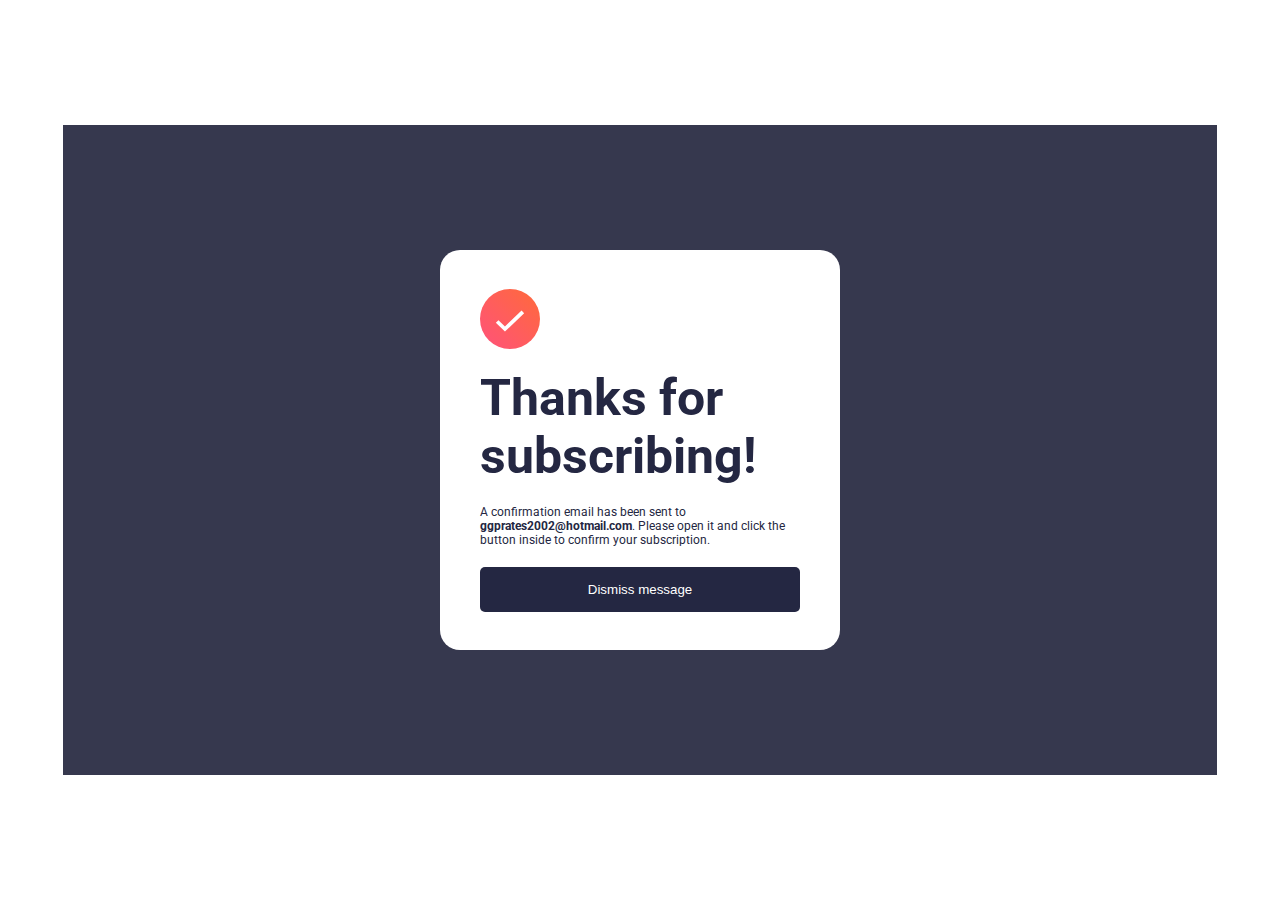
==== success.html @ 54b644e9 "challenger 01 frontendMentor" ====
<!DOCTYPE html>
<html lang="pt-BR">
<head>
  <meta charset="UTF-8">
  <meta name="viewport" content="width=device-width, initial-scale=1.0">

  <link rel="icon" type="image/png" sizes="32x32" href="./assets/images/favicon-32x32.png">
  <link rel="stylesheet" href="assets/style/style.css">

  <link rel="preconnect" href="https://fonts.googleapis.com">
  <link rel="preconnect" href="https://fonts.gstatic.com" crossorigin>
  <link href="https://fonts.googleapis.com/css2?family=Roboto:wght@400;700&display=swap" rel="stylesheet">
  
  <title>Frontend Mentor | Newsletter sign-up form with success message</title>

</head>
<body>
  <div class="container">
    <div class="success-content">
      
      <div class="content-text">
        <img src="assets/images/icon-success.svg" alt="icon-success" width="60px">
        <h1>Thanks for subscribing!</h1>
        <p>A confirmation email has been sent to <b><span>ggprates2002@hotmail.com</span></b>. 
          Please open it and click the button inside to confirm your subscription.</p>
        <button onclick="window.location.href = 'index.html'" type="button">Dismiss message</button>
      </div>
    </div>
  </div>
</body>
<script src="assets/js/main.js"></script>
</html>

  <!-- ---------------------------------------------------------------------------------------------------------------------- -->

  <!-- Success message start -->

  <!-- Thanks for subscribing!

  A confirmation email has been sent to ash@loremcompany.com. 
  Please open it and click the button inside to confirm your subscription.

  Dismiss message -->

  <!-- Success message end -->
  <!-- ---------------------------------------------------------------------------------------------------------------------- -->
  <!-- <div class="attribution">
    Challenge by <a href="https://www.frontendmentor.io?ref=challenge" target="_blank">Frontend Mentor</a>. 
    Coded by <a href="#">Your Name Here</a>.
  </div> -->
---- assets/style/style.css ----
* {
    margin: 0;
    padding: 0;
    box-sizing: border-box;
    list-style: none;
}

body {
    height: 100vh;
    background: url(https://www.frontendmentor.io/static/images/bg-solution.png) no-repeat;
    background-position: center;
    background-size: cover;
    display: flex;
    justify-content: center;
    align-items: center;
}

p {
    font-size: 16px;
}

h1 {
    font-size: 50px;
}

label {
    font-size: 12px;
}

h1, p, label {
    font-family: 'Roboto', sans-serif;
    color: hsl(234, 29%, 20%);
}

.container {
    background-color: hsl(235, 18%, 26%);
    margin: 62.6px;
    width: 1440px;
    height: 650px;
    display: flex;
    justify-content: center;
    align-items: center;
}

.main-content {
    background-color: hsl(0, 0%, 100%);
    max-height: 100%;
    width: 800px;
    height: 500px;
    border-radius: 20px;
    padding: 20px 20px 20px 60px;
    display: grid;
    grid-template-columns: 1fr 1fr;
    justify-items: stretch;
    position: relative;
}

.image {
    height: 460px;
    margin: 0 auto;
    padding-left: 50px;
}

.content-text {
    display: flex;
    flex-direction: column;
    justify-content: center;
    align-items: stretch;
    gap: 30px;
    width: 320px;
}

.itens-list li {
    display: flex;
    gap: 10px;
    padding-bottom: 10px;
    align-items: center;
}

.mail {
    display: flex;
    flex-direction: column;
}

#sub-email {
    height: 45px;
    width: 100%;
    padding: 5px;
    margin-top: 7px;
    border-style: solid;
    border-radius: 5px;
    border-color: hsl(231, 7%, 60%);
    color: hsl(234, 29%, 20%);
}

button {
    height: 45px;
    width: 100%;
    cursor: pointer;
    border: none;
    border-radius: 5px;
    color: hsl(0, 0%, 100%);
    background-color: hsl(234, 29%, 20%);
}

button:hover {
    background: linear-gradient(to right, hsl(350, 100%, 59%), hsl(4, 100%, 67%)100%);
    font-family: 'Roboto', sans-serif;
    box-shadow: 2px 4px 10px 2px hsla(4, 100%, 67%, 0.593);
}

/* ---------- layout success-active ---------- */

.success-content {
    background-color: hsl(0, 0%, 100%);
    max-height: 100%;
    width: 400px;
    height: 400px;
    border-radius: 20px;
    padding: 40px;
    display: flex;
    justify-items: center;
    align-items: center;
}

.success-content .content-text {
    gap: 20px;
}

.success-content p {
    font-size: 12px;
}

/* ---------- layout error-states ---------- */

.error-content {
    display: flex;
    justify-content: space-between;
    align-items: center;
}

.error-content span {
    color: hsl(4, 100%, 67%);
    font-size: 12px;
}

.error-email {
    border-color: hsl(4, 100%, 77%);
    color: hsl(4, 100%, 67%);
    background-color: hsl(4, 100%, 94%);
}
/* # Front-end Style Guide

## Layout

The designs were created to the following widths:

- Mobile: 375px
- Desktop: 1440px

## Colors

### Primary

- Tomato: hsl(4, 100%, 67%)

### Neutral

- Dark Slate Grey: hsl(234, 29%, 20%)
- Charcoal Grey: hsl(235, 18%, 26%)
- Grey: hsl(231, 7%, 60%)
- White: hsl(0, 0%, 100%)
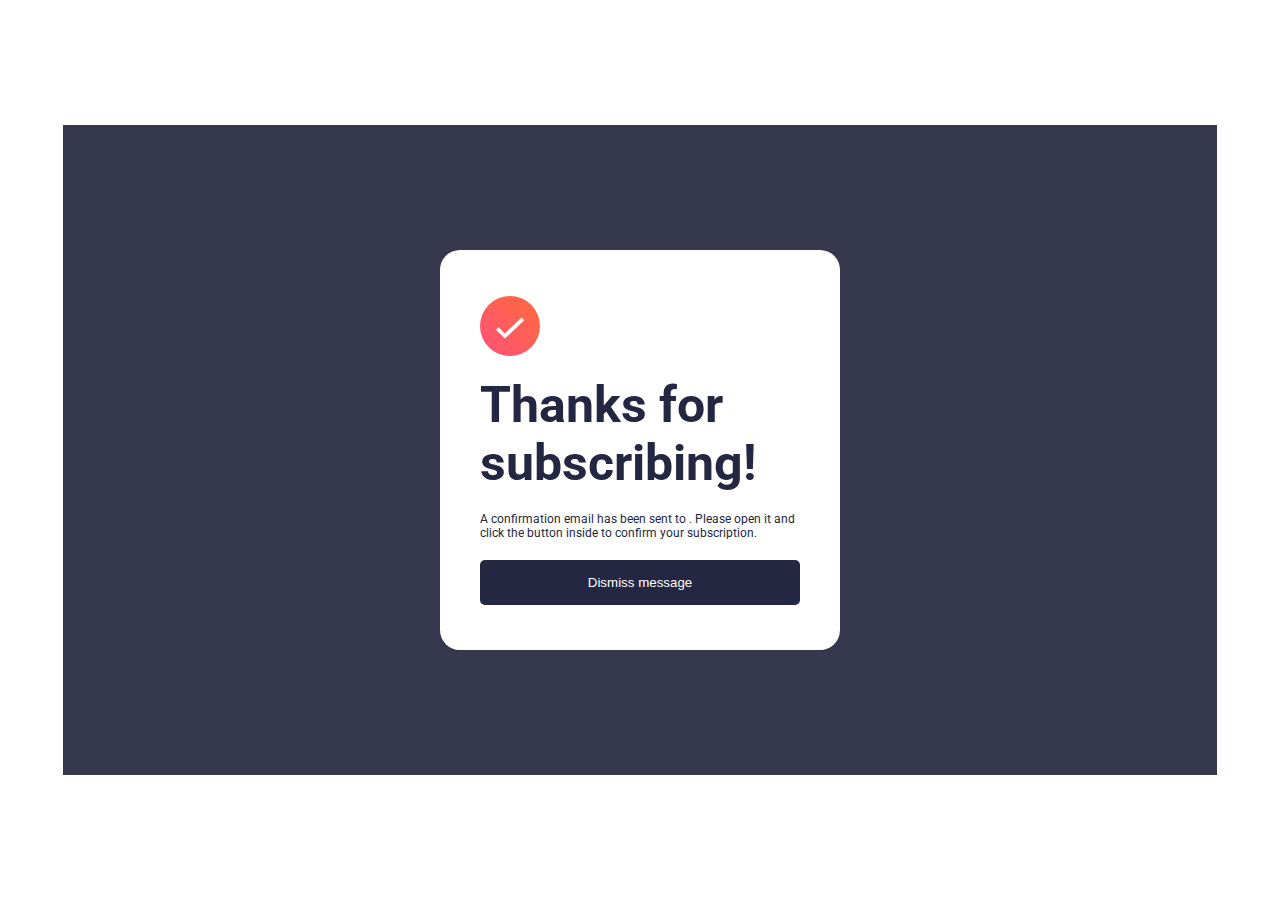
==== commit e45c4587: "challenger 01 frontendMentor" ====
--- a/success.html
+++ b/success.html
@@ -21,7 +21,7 @@
       <div class="content-text">
         <img src="assets/images/icon-success.svg" alt="icon-success" width="60px">
         <h1>Thanks for subscribing!</h1>
-        <p>A confirmation email has been sent to <b><span>ggprates2002@hotmail.com</span></b>. 
+        <p>A confirmation email has been sent to <b></b>. 
           Please open it and click the button inside to confirm your subscription.</p>
         <button onclick="window.location.href = 'index.html'" type="button">Dismiss message</button>
       </div>
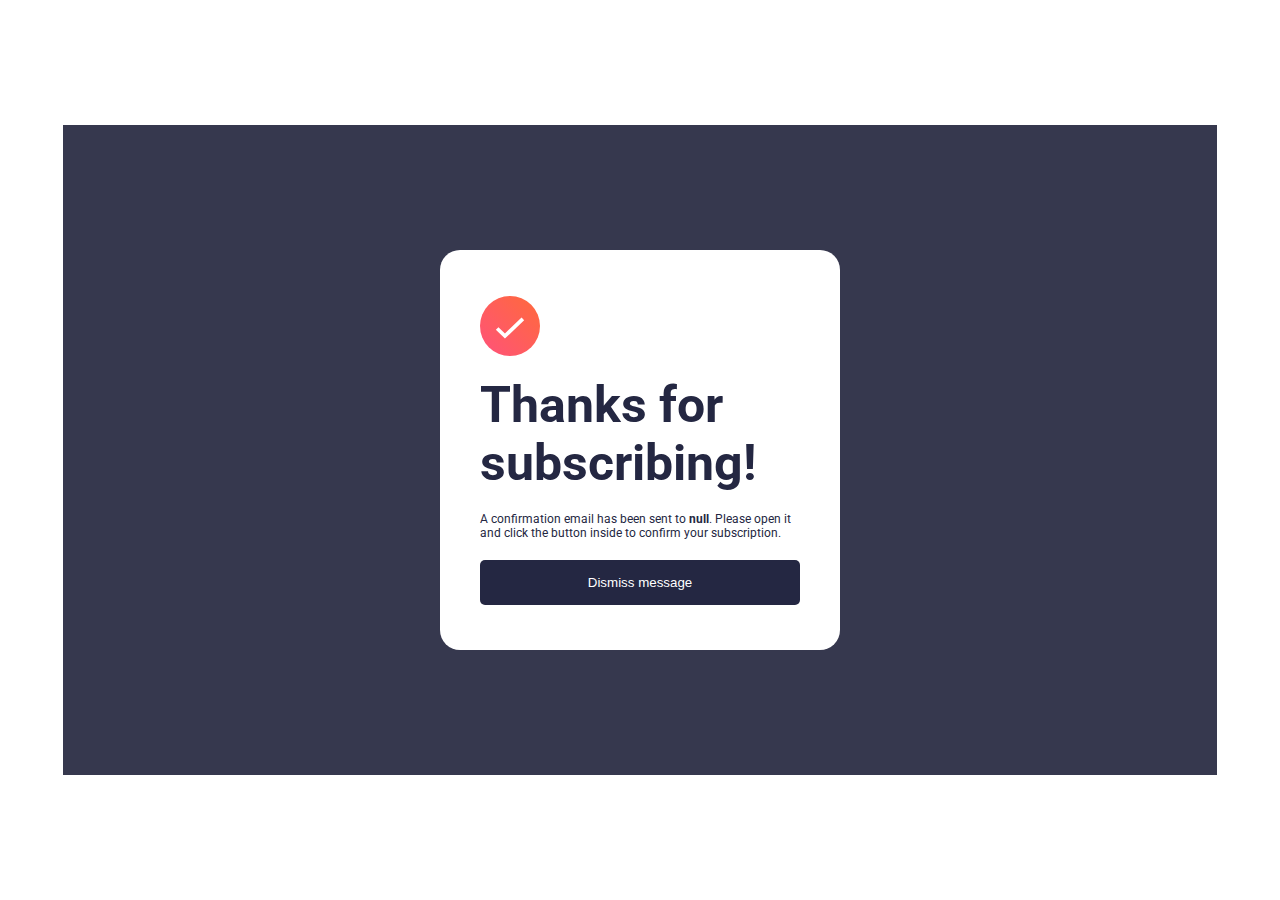
==== commit 57fa91cb: "challenger 01 frontendMentor" ====
--- a/success.html
+++ b/success.html
@@ -1,50 +1,40 @@
 <!DOCTYPE html>
 <html lang="pt-BR">
+
 <head>
   <meta charset="UTF-8">
   <meta name="viewport" content="width=device-width, initial-scale=1.0">
 
   <link rel="icon" type="image/png" sizes="32x32" href="./assets/images/favicon-32x32.png">
   <link rel="stylesheet" href="assets/style/style.css">
+  <link rel="stylesheet" href="assets/style/responsive-success.css">
 
   <link rel="preconnect" href="https://fonts.googleapis.com">
   <link rel="preconnect" href="https://fonts.gstatic.com" crossorigin>
   <link href="https://fonts.googleapis.com/css2?family=Roboto:wght@400;700&display=swap" rel="stylesheet">
-  
+
   <title>Frontend Mentor | Newsletter sign-up form with success message</title>
 
 </head>
-<body>
+
+<body onload="page2()">
   <div class="container">
     <div class="success-content">
-      
+
       <div class="content-text">
         <img src="assets/images/icon-success.svg" alt="icon-success" width="60px">
         <h1>Thanks for subscribing!</h1>
-        <p>A confirmation email has been sent to <b></b>. 
-          Please open it and click the button inside to confirm your subscription.</p>
+        <p class="text"></p>
         <button onclick="window.location.href = 'index.html'" type="button">Dismiss message</button>
       </div>
     </div>
   </div>
 </body>
 <script src="assets/js/main.js"></script>
+
 </html>
 
-  <!-- ---------------------------------------------------------------------------------------------------------------------- -->
-
-  <!-- Success message start -->
-
-  <!-- Thanks for subscribing!
-
-  A confirmation email has been sent to ash@loremcompany.com. 
-  Please open it and click the button inside to confirm your subscription.
-
-  Dismiss message -->
-
-  <!-- Success message end -->
-  <!-- ---------------------------------------------------------------------------------------------------------------------- -->
-  <!-- <div class="attribution">
+<!-- <div class="attribution">
     Challenge by <a href="https://www.frontendmentor.io?ref=challenge" target="_blank">Frontend Mentor</a>. 
     Coded by <a href="#">Your Name Here</a>.
   </div> -->--- a/assets/style/style.css
+++ b/assets/style/style.css
@@ -25,9 +25,12 @@
 
 label {
     font-size: 12px;
+    font-weight: bold;
 }
 
-h1, p, label {
+h1,
+p,
+label {
     font-family: 'Roboto', sans-serif;
     color: hsl(234, 29%, 20%);
 }
@@ -82,7 +85,7 @@
     flex-direction: column;
 }
 
-#sub-email {
+.sub-email {
     height: 45px;
     width: 100%;
     padding: 5px;
@@ -149,6 +152,7 @@
     color: hsl(4, 100%, 67%);
     background-color: hsl(4, 100%, 94%);
 }
+
 /* # Front-end Style Guide
 
 ## Layout
@@ -169,4 +173,4 @@
 - Dark Slate Grey: hsl(234, 29%, 20%)
 - Charcoal Grey: hsl(235, 18%, 26%)
 - Grey: hsl(231, 7%, 60%)
-- White: hsl(0, 0%, 100%)
+- White: hsl(0, 0%, 100%)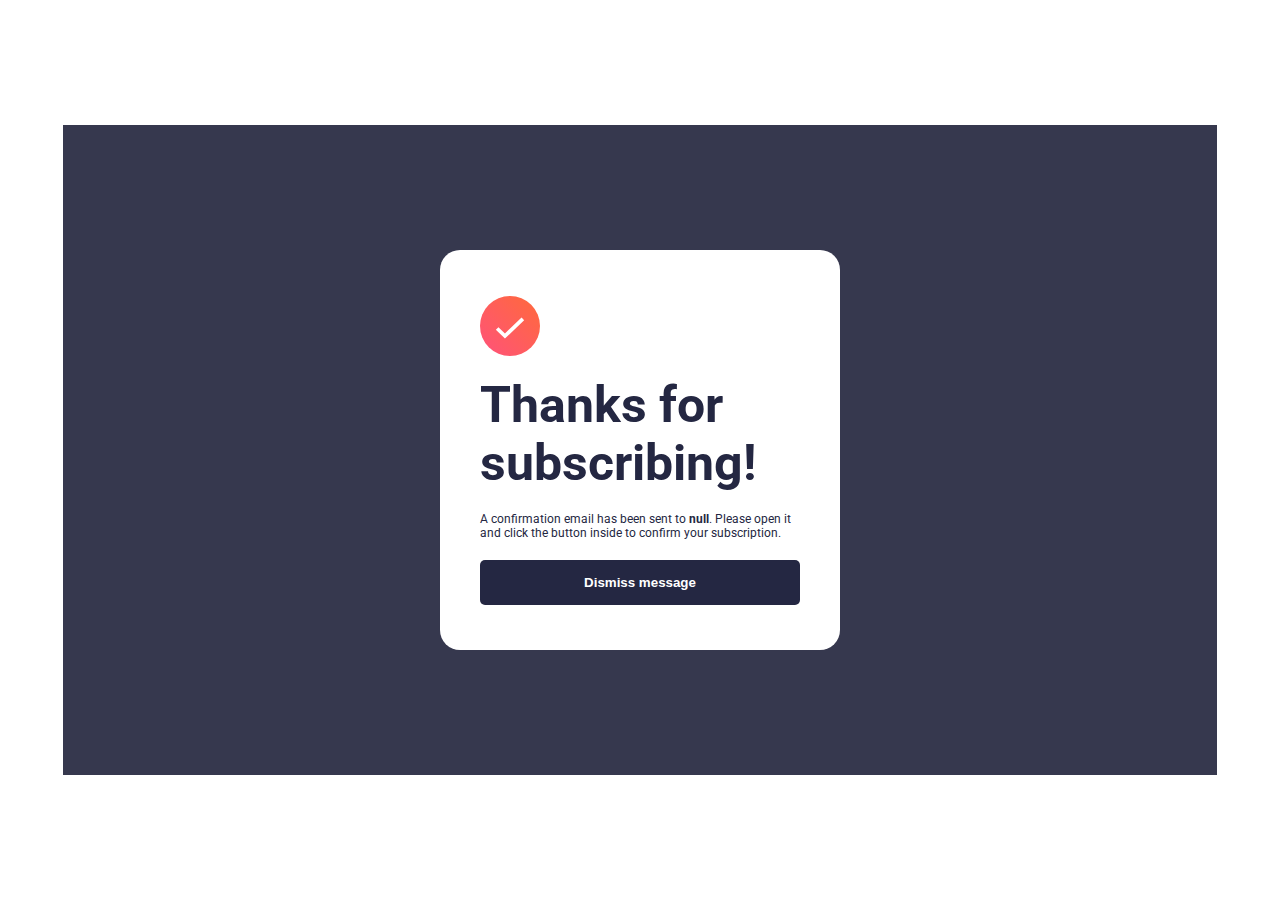
==== commit 6fdae29c: "challenger 01 frontendMentor" ====
--- a/success.html
+++ b/success.html
@@ -20,7 +20,6 @@
 <body onload="page2()">
   <div class="container">
     <div class="success-content">
-
       <div class="content-text">
         <img src="assets/images/icon-success.svg" alt="icon-success" width="60px">
         <h1>Thanks for subscribing!</h1>
--- a/assets/style/style.css
+++ b/assets/style/style.css
@@ -64,6 +64,10 @@
     padding-left: 50px;
 }
 
+.image-2 {
+    display: none;
+}
+
 .content-text {
     display: flex;
     flex-direction: column;
@@ -104,6 +108,7 @@
     border-radius: 5px;
     color: hsl(0, 0%, 100%);
     background-color: hsl(234, 29%, 20%);
+    font-weight: bold;
 }
 
 button:hover {
@@ -153,6 +158,8 @@
     background-color: hsl(4, 100%, 94%);
 }
 
+/* --------------------------------------------------------------------------------- */
+
 /* # Front-end Style Guide
 
 ## Layout
--- a/assets/style/responsive-success.css
+++ b/assets/style/responsive-success.css
@@ -0,0 +1,30 @@
+@media (max-width: 375px) {
+    body, .container {
+        background: none;
+    }
+
+    .success-content {
+        max-width: 375px;
+        height: 100vh;
+        border-radius: 0;
+        padding: 20px;
+    }
+
+    .success-content .content-text {
+        gap: 40px;
+        width: 100%;
+    }
+
+    .success-content p {
+        font-size: 16px;
+        margin-top: 20px;
+    }
+
+    button {
+        height: 55px;
+        font-size: 15px;
+        font-weight: bold;
+        margin-top: 110px;
+    }
+
+}